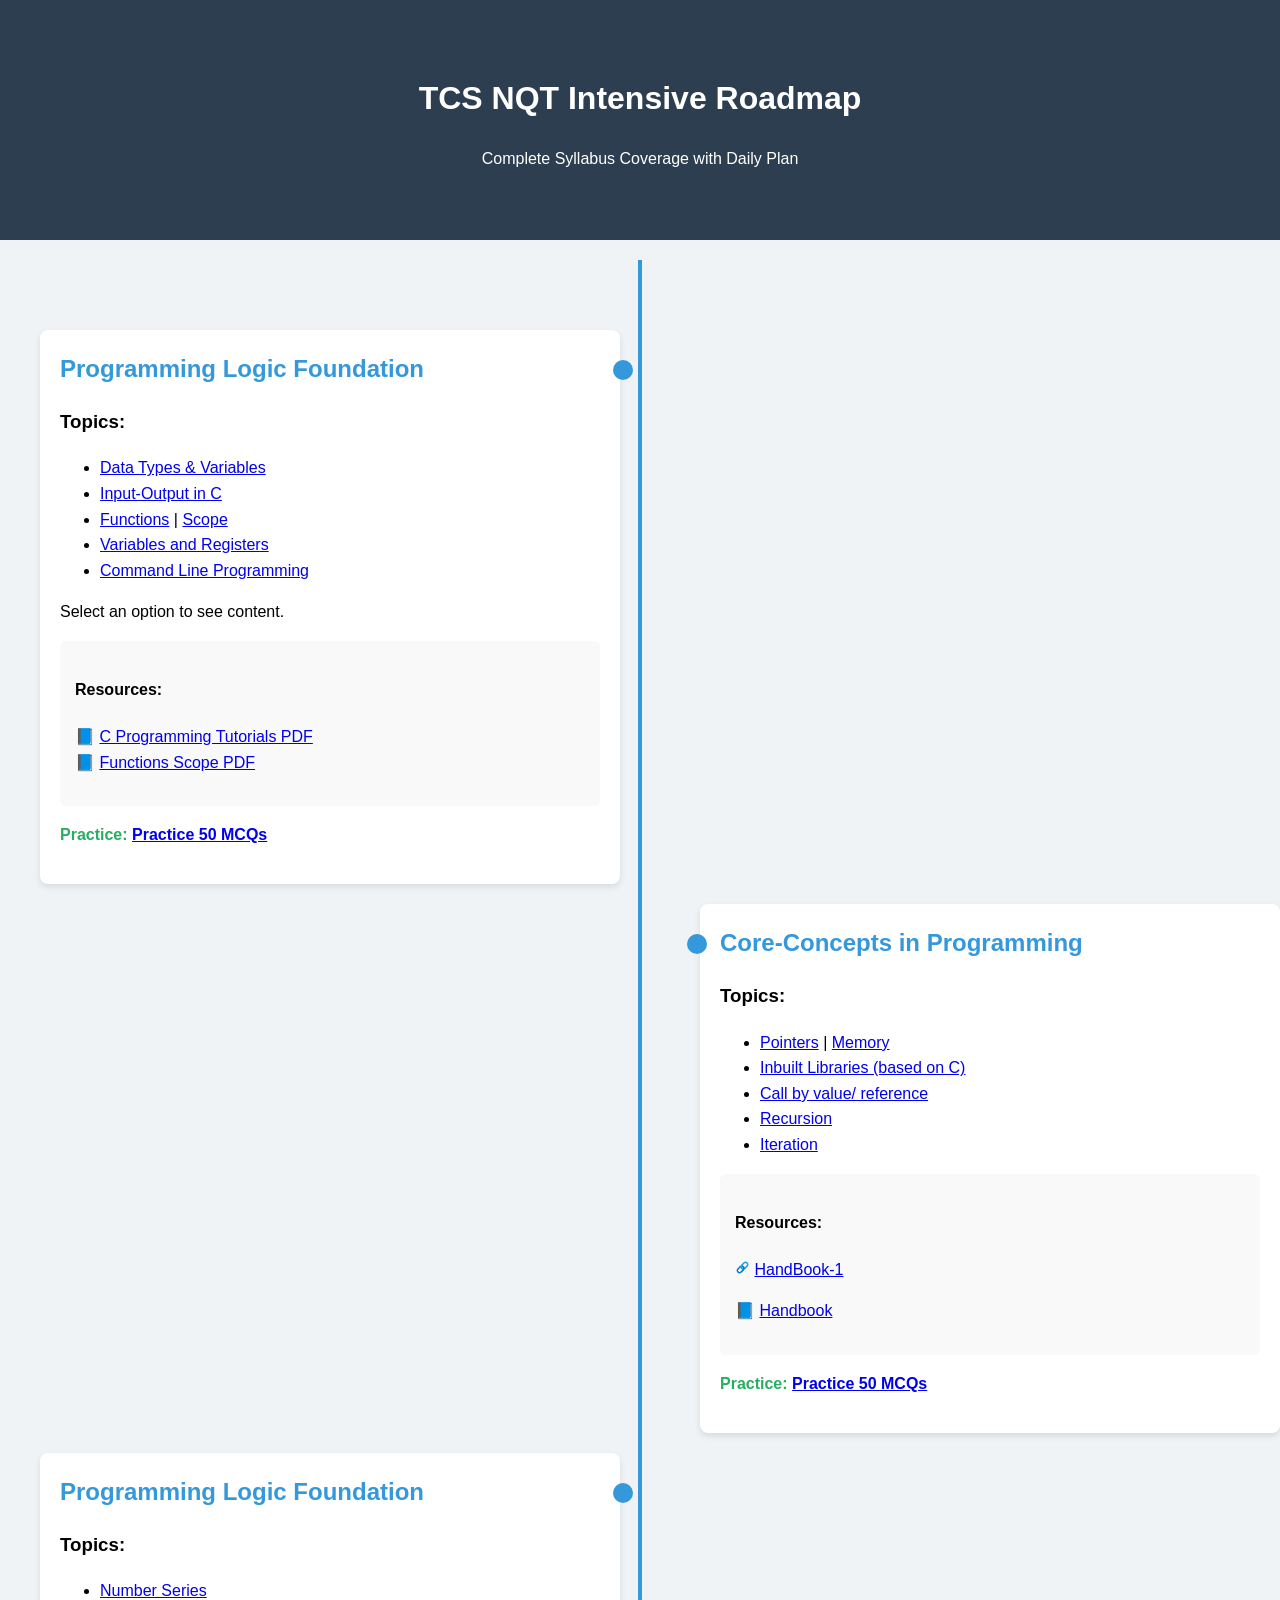
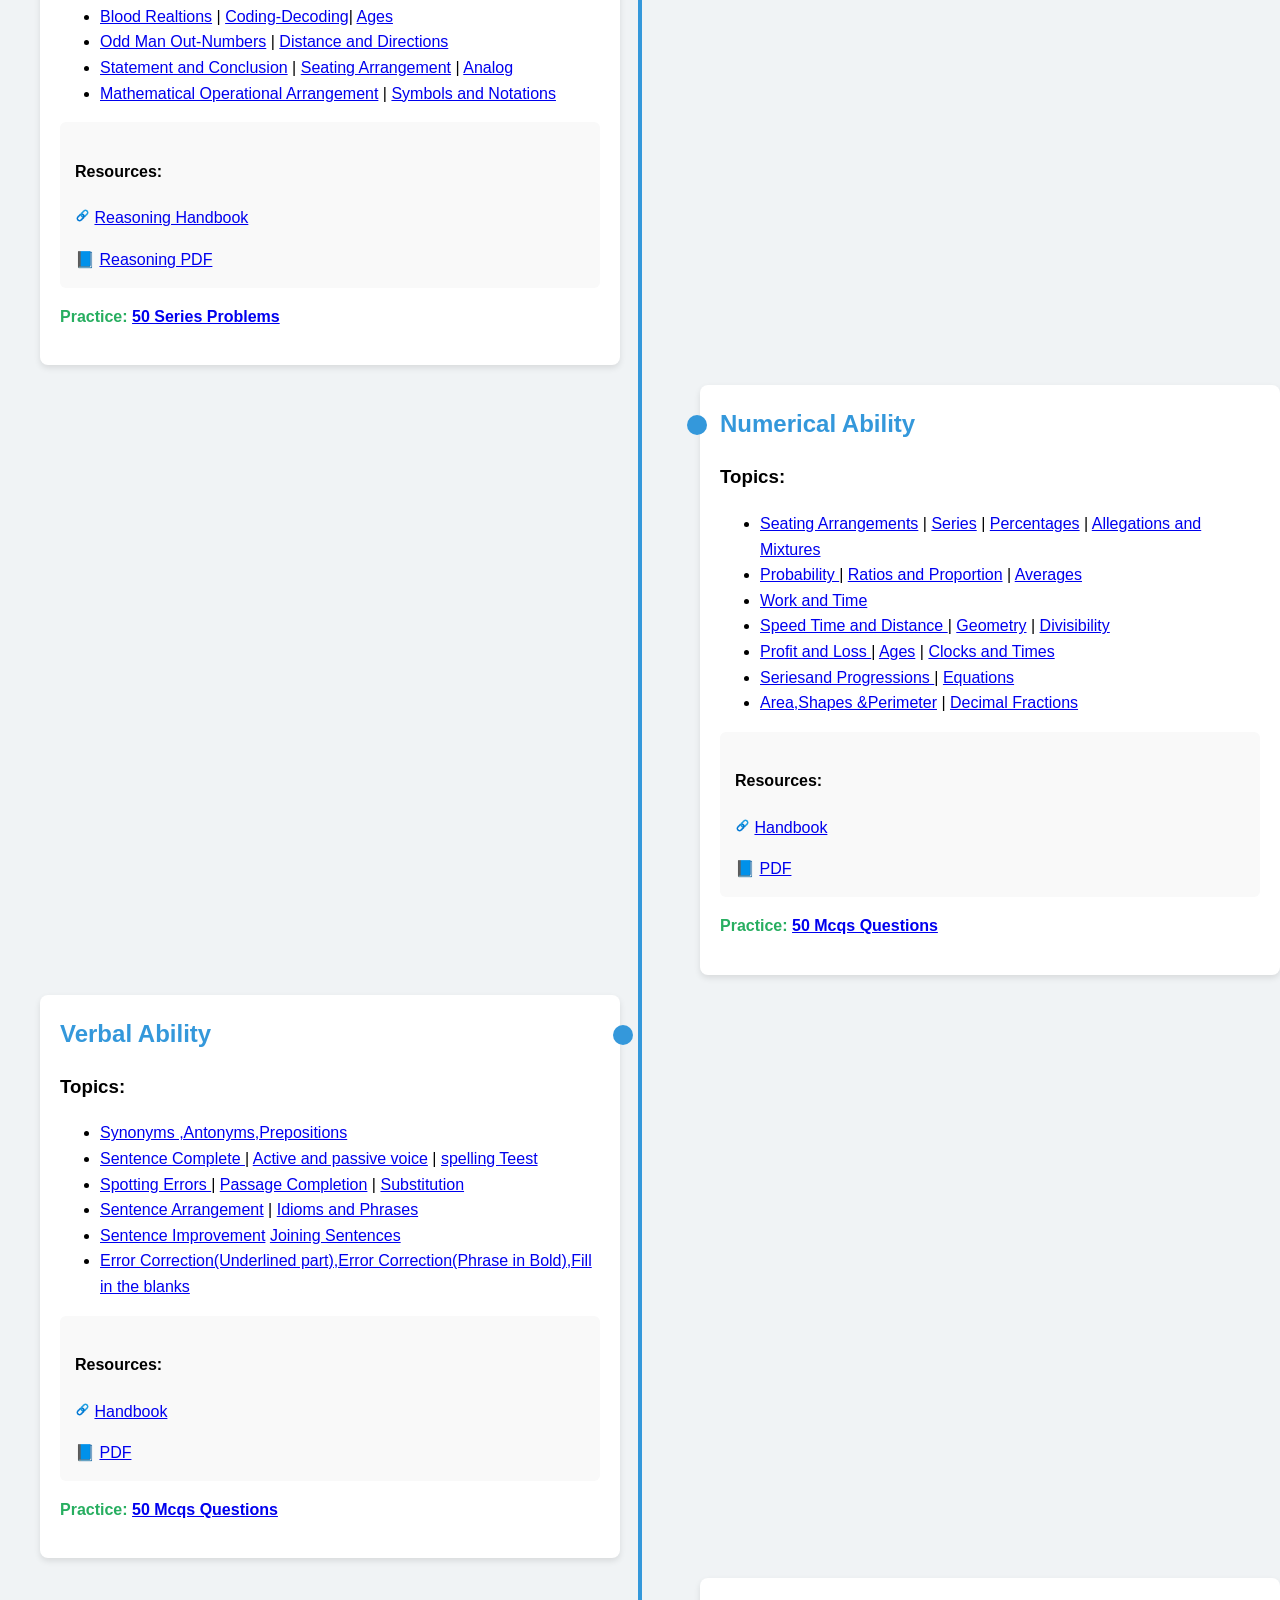
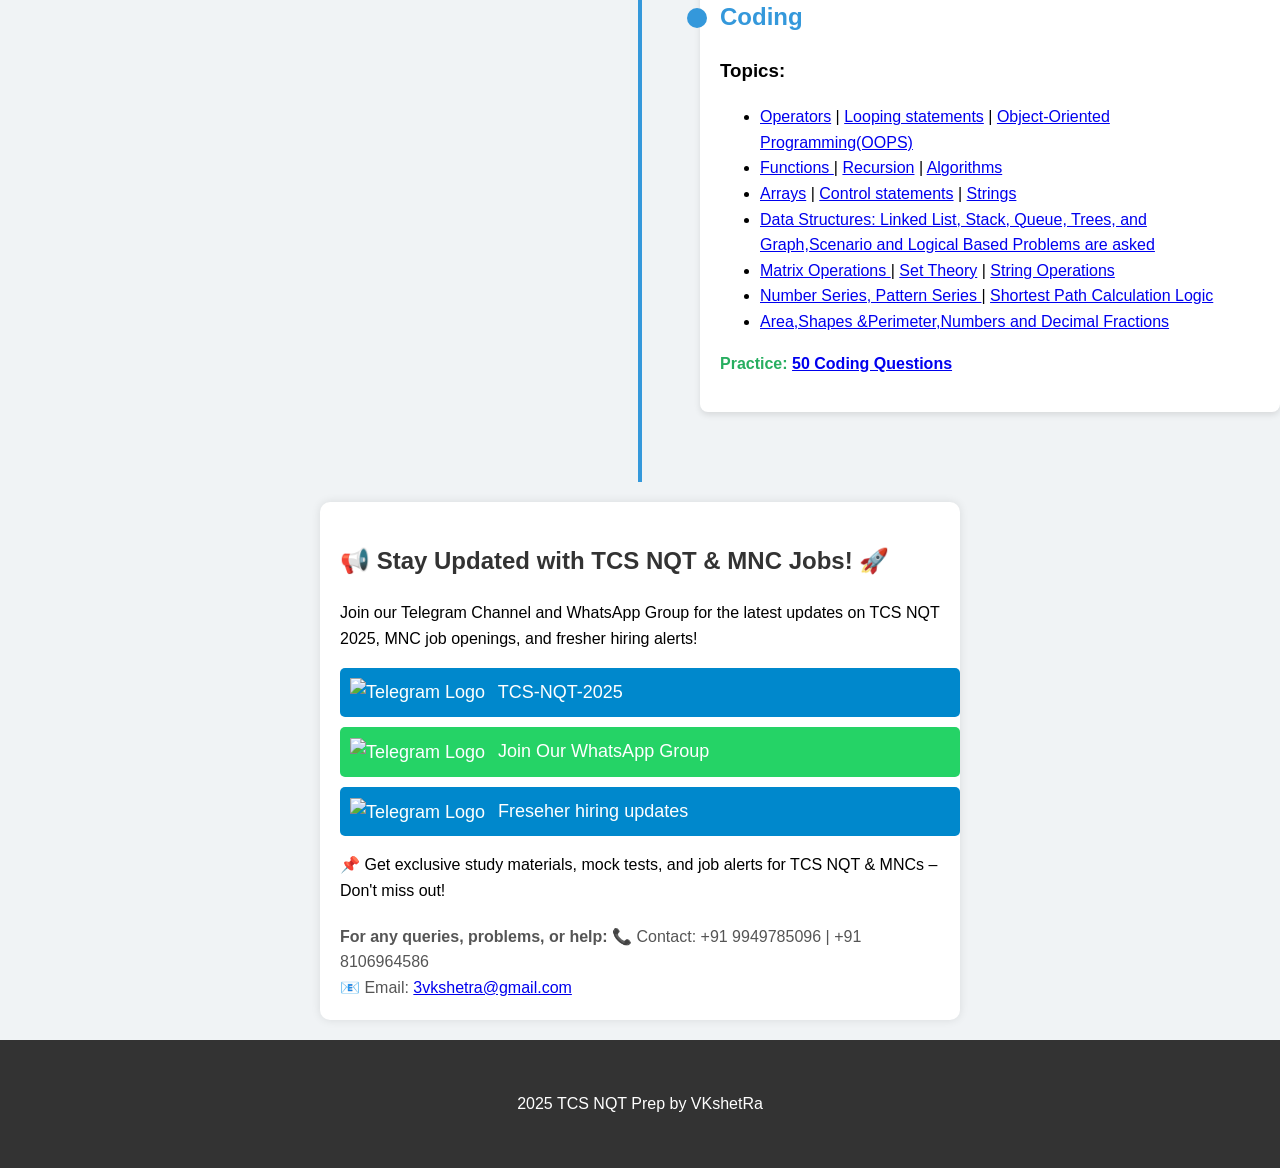
==== html/roadmap.html @ 7bc5e0f0 "Initial commit" ====
<!DOCTYPE html>
<html lang="en">
<head>
  <meta charset="UTF-8">
  <meta name="viewport" content="width=device-width, initial-scale=1.0">
  <title>TCS NQT  Roadmap</title>
  <link rel="icon" type=""image/png" href="/assets/logo.png">
  <style>
    :root {
      --primary-color: #2c3e50;
      --secondary-color: #3498db;
      --light-bg: #f9f9f9;
    }

    body {
      font-family: 'Segoe UI', Tahoma, Geneva, Verdana, sans-serif;
      line-height: 1.6;
      margin: 0;
      padding: 0;
      background-color: #f0f3f5;
    }

    .container {
      max-width: 1200px;
      margin: 0 auto;
      padding: 20px;
    }

    .header {
      background: var(--primary-color);
      color: white;
      padding: 2rem 0;
      text-align: center;
    }

    .timeline {
      position: relative;
      padding: 50px 0;
    }

    .timeline::after {
      content: '';
      position: absolute;
      width: 4px;
      background: var(--secondary-color);
      top: 0;
      bottom: 0;
      left: 50%;
      margin-left: -2px;
    }

    .day-card {
      background: white;
      padding: 20px;
      border-radius: 8px;
      margin: 20px 0;
      width: 45%;
      box-shadow: 0 3px 6px rgba(0,0,0,0.1);
      position: relative;
    }

    .day-card:nth-child(odd) {
      left: 0;
    }

    .day-card:nth-child(even) {
      left: 55%;
    }

    .day-card::after {
      content: '';
      position: absolute;
      width: 20px;
      height: 20px;
      right: -13px;
      background: var(--secondary-color);
      top: 30px;
      border-radius: 50%;
      z-index: 1;
    }

    .day-card.even::after {
      left: -13px;
    }

    .day-number {
      color: var(--secondary-color);
      font-size: 1.5rem;
      font-weight: bold;
      margin-bottom: 10px;
    }

    .resources {
      background: var(--light-bg);
      padding: 15px;
      border-radius: 6px;
      margin: 10px 0;
    }

    .practice {
      color: #27ae60;
      font-weight: bold;
    }
    .join-container {
            max-width: 600px;
            margin: auto;
            background: white;
            padding: 20px;
            border-radius: 10px;
            box-shadow: 0px 0px 10px rgba(0, 0, 0, 0.1);
        }
    .join-container h2 {
            color: #333;
        }
        .btn {
            display: block;
            width: 100%;
            padding: 10px;
            margin: 10px 0;
            color: white;
            text-decoration: none;
            font-size: 18px;
            border-radius: 5px;
        }
        .telegram { background-color: #0088cc; }
        .whatsapp { background-color: #25D366; }
        .btn:hover { opacity: 0.9; }
    
    .contact {
            margin-top: 20px;
            font-size: 16px;
            color: #555;
        }
    .footer {
      background-color: #333;
      color: white;
      text-align: center;
      padding: 15px;
      margin-top: 20px;
    }
  </style>
</head>
<body>
  <header class="header">
    <div class="container">
      <h1>TCS NQT Intensive Roadmap</h1>
      <p>Complete Syllabus Coverage with Daily Plan</p>
      
    </div>
  </header>
 
    <!-- Header remains unchanged -->
  
    <div class="container">
      <section class="timeline">
        <!-- Day 1 -->
        <div class="day-card">
          <div class="day-number">Programming Logic Foundation</div>
          <h3>Topics:</h3>
          <ul>
            <li><a href="https://www.geeksforgeeks.org/c-data-types/" target="_blank">Data Types & Variables</a></li>
            <li><a href="https://www.javatpoint.com/input-output-in-c" target="_blank">Input-Output in C</a></li>
            <li>
              <a href="https://www.geeksforgeeks.org/functions-programming/" onclick="showContent('functions')">Functions</a> | 
              <a href="https://www.geeksforgeeks.org/scope-rules-in-c/" onclick="showContent('scope')">Scope</a>
            </li>
            <li><a href="https://www.geeksforgeeks.org/difference-between-static-variables-and-register-variables-in-c/">Variables and Registers</a></li>
            <li><a href="https://www.freecodecamp.org/news/command-line-for-beginners/">Command Line Programming</a></li>
          </ul>
    
          <div id="content" class="content-box">
            <p>Select an option to see content.</p>
          </div>
    
          <div class="resources">
            <h4>Resources:</h4>
            <p>
              📘 <a href="https://drive.google.com/drive/folders/1eHF0wzZXAPN2MHYlO2SkWMQ7wc2-4ZUj" target="_blank">C Programming Tutorials PDF</a><br>
              📘 <a href="/Functions and Scope-output.pdf" target="_blank">Functions Scope PDF</a>
            </p>
          </div>
          <p class="practice">
            Practice: <a href="quiz.html" target="_blank">Practice 50 MCQs </a>
          </p>
        </div>
  
        <!-- Day 2 -->
        <div class="day-card even">
          <div class="day-number">Core-Concepts in Programming</div>
          <!-- <div class="day-number">Day 2: Advanced Programming Concepts</div> -->
          <h3>Topics:</h3>
          <ul>
            <li>
              <a href="https://www.geeksforgeeks.org/c-pointers/" onclick="showContent('functions')">Pointers</a> | 
              <a href="https://www.geeksforgeeks.org/computer-memory/" onclick="showContent('functions')">Memory</a>
            </li>
            <li><a href="https://www.programiz.com/c-programming/library-function" target="_blank">Inbuilt Libraries (based on C)</a></li>
            <li><a href="https://www.guru99.com/call-by-value-vs-call-by-reference.html" target="_blank">Call by value/ reference</a></li>
            <li><a href="https://www.freecodecamp.org/news/what-is-recursion/">Recursion</a></li>
            <li><a href="https://www.geeksforgeeks.org/what-is-iteration/">Iteration</a></li>
          </ul>
          <div class="resources">
            <h4>Resources:</h4>
            <p><img src="/assets/link.png" width="15px" height="15px"> <a href="/html/core-concepts.html">HandBook-1</a></p>
            <p>📘 <a href="\core-concepts.pdf" target="_blank">Handbook</a><br>
           
          </div>
          <p class="practice">Practice: <a href="quiz2.html" target="_blank">Practice 50 MCQs </a></p>
        </div>
  
        <!-- Day 3 -->
        <div class="day-card">
          <div class="day-number">Programming Logic Foundation</div>
          <!-- <div class="day-number">Day 3 and 4: Reasoning Ability </div> -->
          <h3>Topics:</h3>
          <ul>
            <li><a href="https://www.youtube.com/watch?v=YvjVdOV_7Vo" target="_blank">Number Series</a></li>
            <li>
              <a href="https://testbook.com/reasoning/blood-relation-reasoning" onclick="showContent('functions')">Blood Realtions</a> | 
              <a href="https://testbook.com/reasoning/coding-decoding" onclick="showContent('functions')">Coding-Decoding</a>|
              <a href="https://testbook.com/maths/problems-on-ages" onclick="showContent('functions')">Ages</a>
            </li>
            
            <li>
              <a href="https://www.toppr.com/guides/quantitative-aptitude/number-series/odd-man-out-series/" onclick="showContent('functions')">Odd Man Out-Numbers</a> |
              <a href="https://www.geeksforgeeks.org/direction-and-distance-concepts-questions-solved-examples/" target="_blank">Distance and Directions</a>
            </li>
            <li><a href="https://testbook.com/reasoning/statement-and-conclusion-reasoning">Statement and Conclusion</a> | 
            <a href="https://www.careers360.com/reasoning/seating-arrangement-topic-pge">Seating Arrangement</a> |
            <a href="https://www.indiabix.com/non-verbal-reasoning/analogy/">Analog</a>
            </li>
            <li><a href="https://www.careers360.com/reasoning/mathematical-operations-topic-pge">Mathematical Operational Arrangement</a> |
               <a href="/html/symbols-notations.html">Symbols and Notations</a>
             </li>
             
          </ul>
          <div class="resources">
            <h4>Resources:</h4>
            <p><img src="/assets/link.png" width="15px" height="15px"> <a href="/html/reasoning.html" target="_blank">Reasoning Handbook</a></p>
            📘 <a href="\reasoning.pdf" target="_blank">Reasoning PDF</a><br>
          </div>
          <p class="practice">Practice: <a href="/html/quiz3.html" target="_blank">50 Series Problems</a></p>
        </div>
  
        <!-- Day 5 to 6 -->
        <div class="day-card even">
          <div class="day-number">Numerical Ability</div>
          <!-- <div class="day-number">Day 5 and 6:Numerical Ability</div> -->
          <h3>Topics:</h3>
          <ul>
            <li><a href="https://www.careers360.com/reasoning/seating-arrangement-topic-pge" target="_blank">Seating Arrangements</a> | 
              <a href="https://learnfrenzy.com/reasoning/logical-reasoning/number-series#google_vignette"> Series</a> | 
              <a href="https://www.geeksforgeeks.org/percentage/" target="_blank">Percentages</a> | 
              <a href="https://byjus.com/govt-exams/mixture-alligation-questions/" target="_blank">Allegations and Mixtures</a>
            </li>
            <li><a href="https://www.geeksforgeeks.org/tricks-to-solve-probability-questions/" target="_blank">Probability </a> | 
              <a href="https://www.geeksforgeeks.org/ratio-and-proportion-aptitude-questions/">Ratios and Proportion</a> |
              <a href="https://www.geeksforgeeks.org/tricks-to-solve-questions-on-average/">Averages</a>
            </li>

            <li>
              <a href="https://pendulumedu.com/quantitative-aptitude/time-and-work-tricks-basic-concepts-formulas-examples" target="_blank">Work and Time</a> </li>
  
            <li><a href="https://www.geeksforgeeks.org/tips-and-tricks-for-speed-distance-and-time/">Speed Time and Distance </a> | 
              <a href="https://www.geeksforgeeks.org/geometry-aptitude-questions-answers/">Geometry</a> |
              <a href="https://www.geeksforgeeks.org/divisibility-rules/">Divisibility</a>
            
            </li>
            <li><a href="https://youtu.be/_cW7_BUDYcw?si=Mq87P08gohahnyf1">Profit and Loss </a> |
            <a href="https://youtu.be/7pg8aQNPkcE">Ages</a> |
            <a href="https://youtu.be/gLh3eFGu-xk">Clocks and Times</a></li>

             <li><a href="https://codersdaily.in/courses/quantitative-ability/series-and-progressions">Seriesand Progressions </a> |
              <a href="https://codersdaily.in/courses/quantitative-ability/equations">Equations</a></li> 
             <li><a href="https://www.geeksforgeeks.org/area-aptitude-questions-and-answers/">Area,Shapes &Perimeter</a> | 
              <a href="https://www.aptitudetricks.com/quantitative-aptitude/decimal-fraction-quantitative-aptitude/">Decimal Fractions</a></li>
          
          </ul>
          <div class="resources">
            <h4>Resources:</h4>
            <p><img src="/assets/link.png" width="15px" height="15px"> <a href="/html/Numerical-Ability.html" target="_blank"> Handbook</a></p>
            📘 <a href="\Numerical-Ability.pdf" target="_blank"> PDF</a><br>
          </div>
          <p class="practice">Practice: <a href="/html/quiz4.html" target="_blank">50 Mcqs Questions</a></p>
        </div>
  
        <!-- Day 9 and 10 -->
        <div class="day-card">
          <div class="day-number">Verbal Ability</div>
          <h3>Topics:</h3>
          <ul>
            <li><a href="/html/verbal-Ability.html" target="_blank">Synonyms ,Antonyms,Prepositions</a></li>
            <li><a href="https://www.geeksforgeeks.org/sentence-completion-with-examples/" target="_blank">Sentence Complete </a> | 
              <a href="https://www.placementpreparation.io/verbal-ability/change-of-voice/examples/">Active and passive voice</a>  |
              <a href="/verbal-ability.pdf">spelling Teest</a></li>
            <li><a href="https://www.placementpreparation.io/verbal-ability/error-spotting/examples/" target="_blank">Spotting Errors </a> |
              <a href="https://www.geeksforgeeks.org/sentence-completion-with-examples/#sample-questions-on-paragraph-completion">Passage Completion</a> |
              <a href="https://careericons.com/short-tips/letter-substitution-coding-decoding/41/#google_vignette">Substitution</a>
            </li>
            <li><a href="https://byjus.com/govt-exams/sentence-rearrangement/">Sentence Arrangement</a> | 
              <a href="https://www.placementpreparation.io/verbal-ability/idioms-and-phrases/examples/">Idioms and Phrases</a></li>
            <li><a href="https://prepinsta.com/sentence-improvement-and-construction/tips-and-tricks-and-shortcuts/">Sentence Improvement</a>
              <a href="/html/joining-sentenses.html">Joining Sentences</a></li>
            <li><a href="https://onecompiler.com/html/4399fyznw">Error Correction(Underlined part),Error Correction(Phrase in Bold),Fill in the blanks</a></li>         
          </ul>
          <div class="resources">
            <h4>Resources:</h4>
            <p><img src="/assets/link.png" width="15px" height="15px"> <a href="/html/verbal-Ability.html" target="_blank"> Handbook</a></p>
            📘 <a href="\verbal-ability.pdf" target="_blank"> PDF</a><br>
          </div>
          <p class="practice">Practice: <a href="/html/quiz5.html" target="_blank">50 Mcqs Questions</a></p>
        </div>
        <div class="day-card even">
          <div class="day-number">Coding </div> 
          <h3>Topics:</h3>
          <ul>
            <li><a href="https://www.youtube.com/watch?v=GEMZpw7ug-k&list=PLBlnK6fEyqRjdKzSsGiBpr6fAxawT9WWb" target="_blank">Operators</a> | 
              <a href="https://pythongeeks.org/loops-in-python/">Looping statements</a> | 
              <a href="https://realpython.com/python3-object-oriented-programming/">Object-Oriented Programming(OOPS)</a></li>
            <li><a href="https://pynative.com/python-functions/" target="_blank">Functions </a> |
              <a href="https://www.freecodecamp.org/news/what-is-recursion/">Recursion</a> | 
              <a href="https://pwskills.com/blog/algorithms-in-python/">Algorithms</a></li>
            <li><a href="https://www.codechef.com/blogs/arrays-in-python" target="_blank">Arrays</a> |
              <a href="https://pynative.com/python-control-flow-statements/">Control statements</a> | 
              <a href="https://www.geeksforgeeks.org/python-string/">Strings</a></li>
            <li><a href="https://pythonexamples.org/data-structures/">Data Structures: Linked List, Stack, Queue, Trees, and Graph,Scenario and Logical Based Problems are asked</a></li>
            <li><a href="https://www.geeksforgeeks.org/python-matrix/">Matrix Operations </a> | 
              <a href="https://www.geeksforgeeks.org/sets-in-python/">Set Theory</a> |
              <a href="https://www.toppr.com/guides/computer-science/programming-with-python/strings/string-operators/">String Operations</a></li>
             <li><a href="/html/numbers-pattern.html">Number Series, Pattern Series </a> | 
              <a href="/html/shortestpath-calculation-logic.html">Shortest Path Calculation Logic</a></li>
             <li><a href="/html/geometry -numbers.html">Area,Shapes &Perimeter,Numbers and Decimal Fractions</a></li>
          
          </ul>
          
          <p class="practice">Practice: <a href="/html/coding-questions.html" target="_blank">50 Coding Questions</a></p>
        </div>
      </section>
  
      <!-- Tips section remains same -->
    </div>
    <div class="join-container">
      <h2>📢 Stay Updated with TCS NQT & MNC Jobs! 🚀</h2>
      <p>Join our Telegram Channel and WhatsApp Group for the latest updates on TCS NQT 2025, MNC job openings, and fresher hiring alerts!</p>
  
      <a href="https://t.me/+NIj31GDUJhU4YjZl" class="btn telegram" target="_blank">
        <img src="https://upload.wikimedia.org/wikipedia/commons/8/82/Telegram_logo.svg" width="20px"  style="vertical-align: middle; margin-right: 8px;"alt="Telegram Logo">   TCS-NQT-2025</a>
      <a href="https://chat.whatsapp.com/DpA9oIID5wo0Zc9l6P6ocN" class="btn whatsapp" target="_blank">
        <img src="https://upload.wikimedia.org/wikipedia/commons/6/6b/WhatsApp.svg" width="20px"  style="vertical-align: middle; margin-right: 8px;"alt="Telegram Logo" alt="WhatsApp Logo"> Join Our WhatsApp Group</a>
      <a href="https://t.me/+Ti0VBSuRiP4zYjc9" class="btn telegram" target="_blank"> <img src="https://upload.wikimedia.org/wikipedia/commons/8/82/Telegram_logo.svg" width="20px"  style="vertical-align: middle; margin-right: 8px;"alt="Telegram Logo"> Freseher hiring updates</a>
  
      <p>📌 Get exclusive study materials, mock tests, and job alerts for TCS NQT & MNCs – Don't miss out!</p>
      <div class="contact">
        <strong>For any queries, problems, or help:</strong>  
        📞 Contact: +91 9949785096 | +91 8106964586 <br>
        📧 Email: <a href="mailto:3vkshetra@gmail.com">3vkshetra@gmail.com</a>
      </div>
  </div>
    <!-- Footer remains same -->
    <footer class="footer">
      <div class="container">
        <p>2025 TCS NQT Prep by  VKshetRa </p>
      </div>
    </footer>
  </body>
  <script>
    function showContent(type) {
      let contentDiv = document.getElementById("content");
      
      if (type === "functions") {
        contentDiv.innerHTML = "<h4>Functions</h4><p>Functions are reusable blocks of code that perform specific tasks.</p>";
      } else if (type === "scope") {
        contentDiv.innerHTML = "<h4>Scope</h4><p>Scope determines the visibility and lifetime of variables in a program.</p>";
      }
    }
  </script>
  </html>
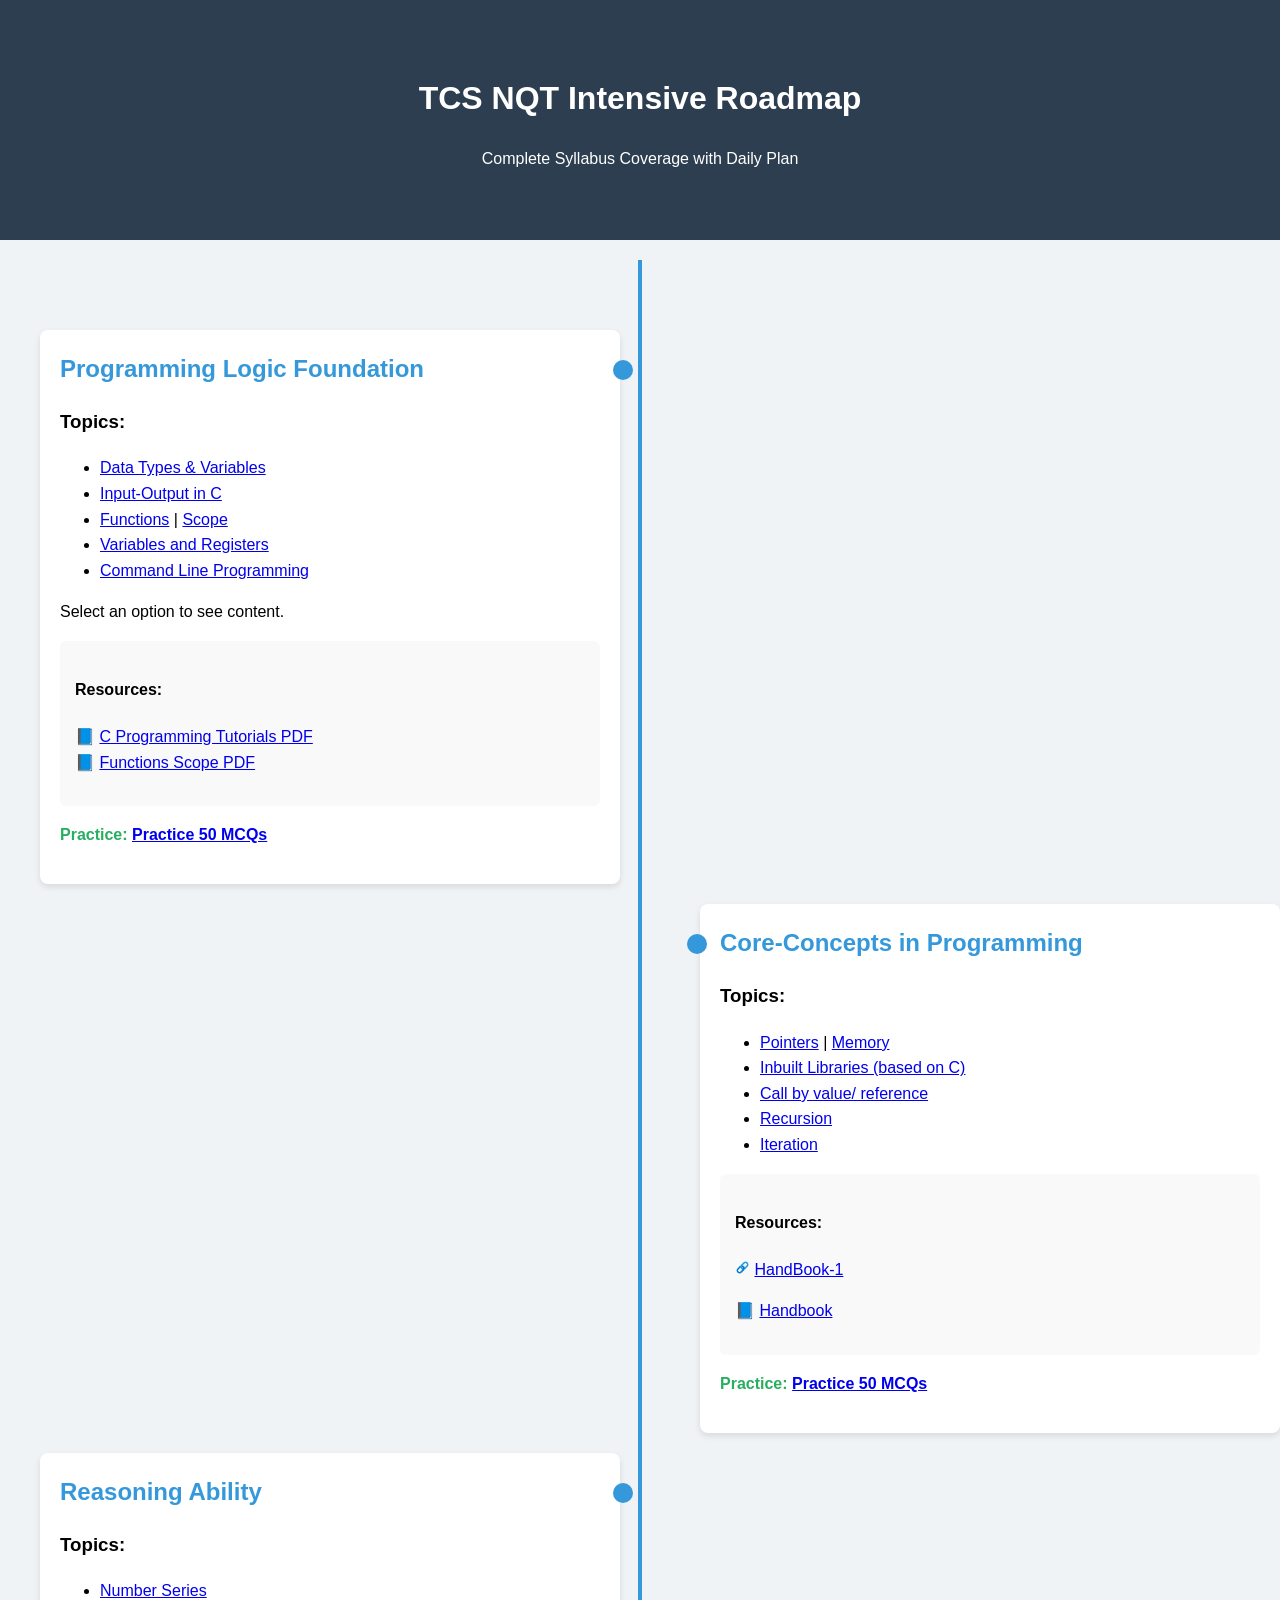
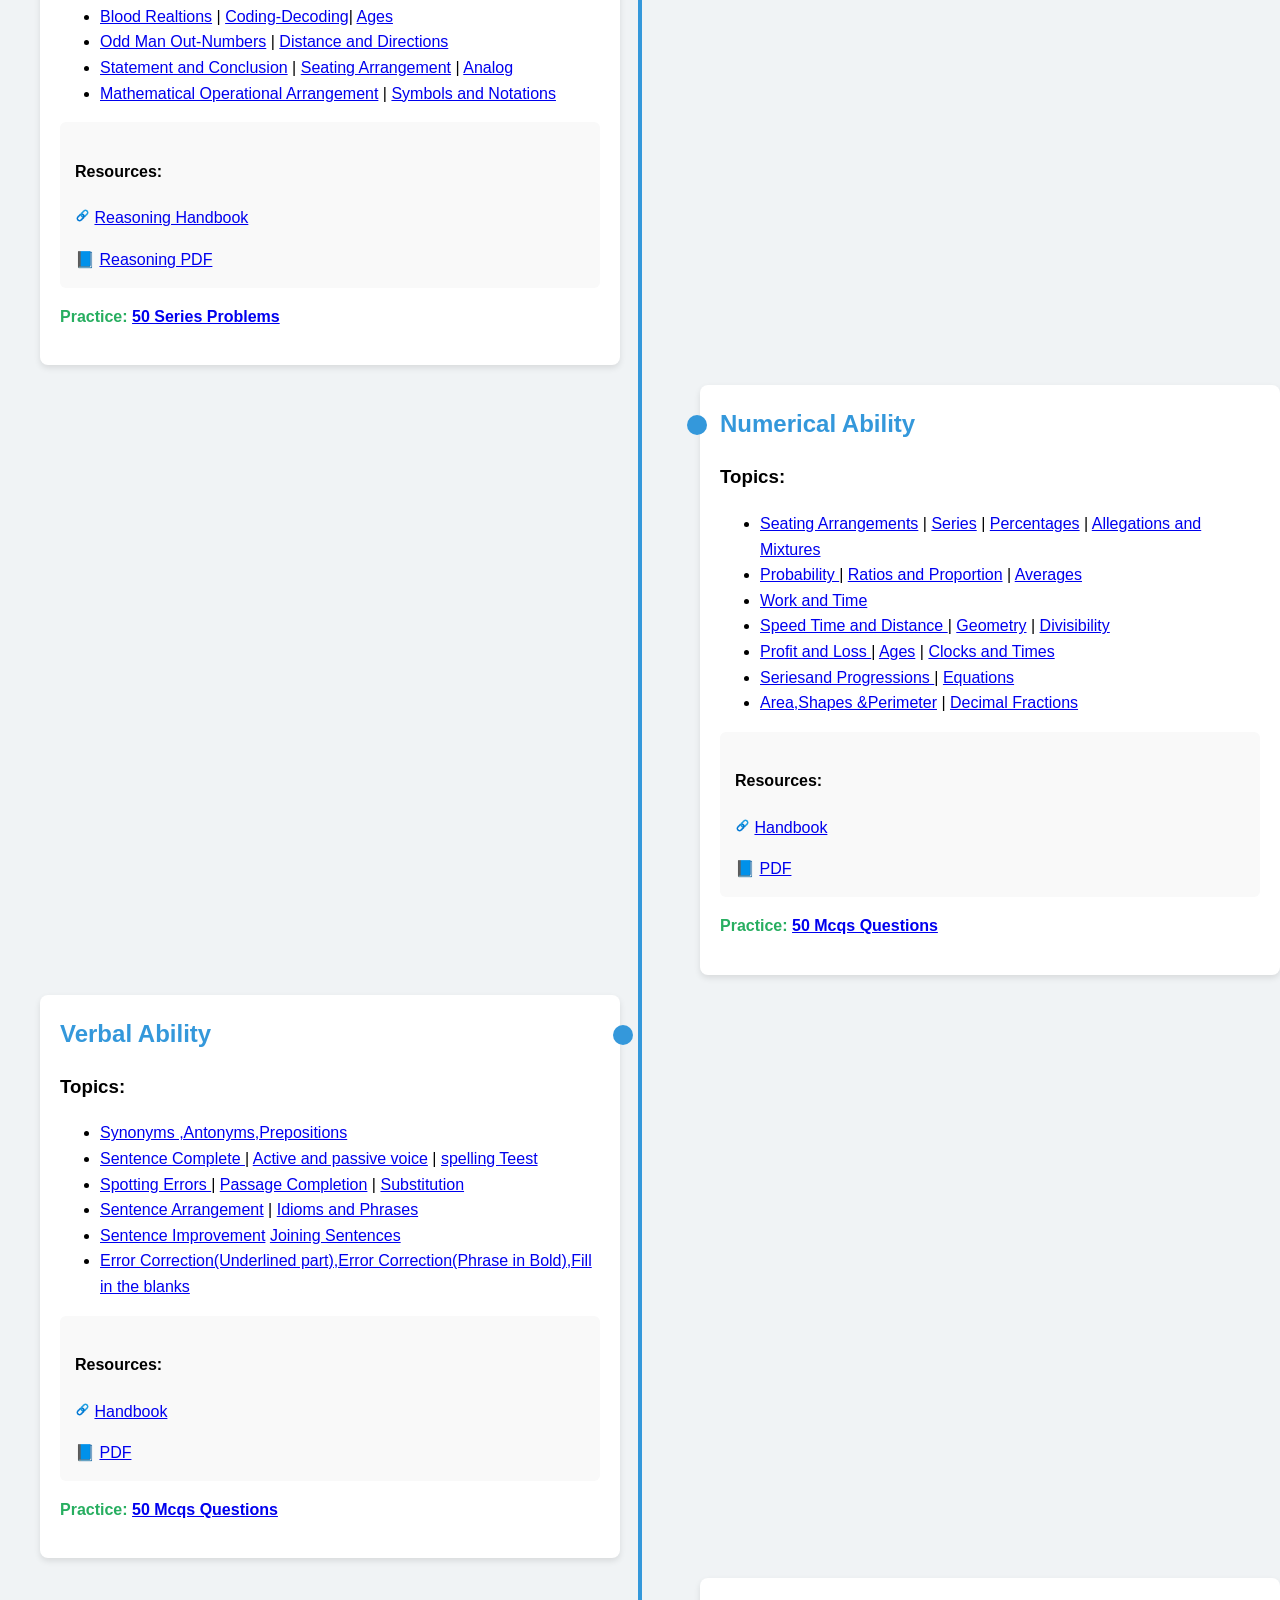
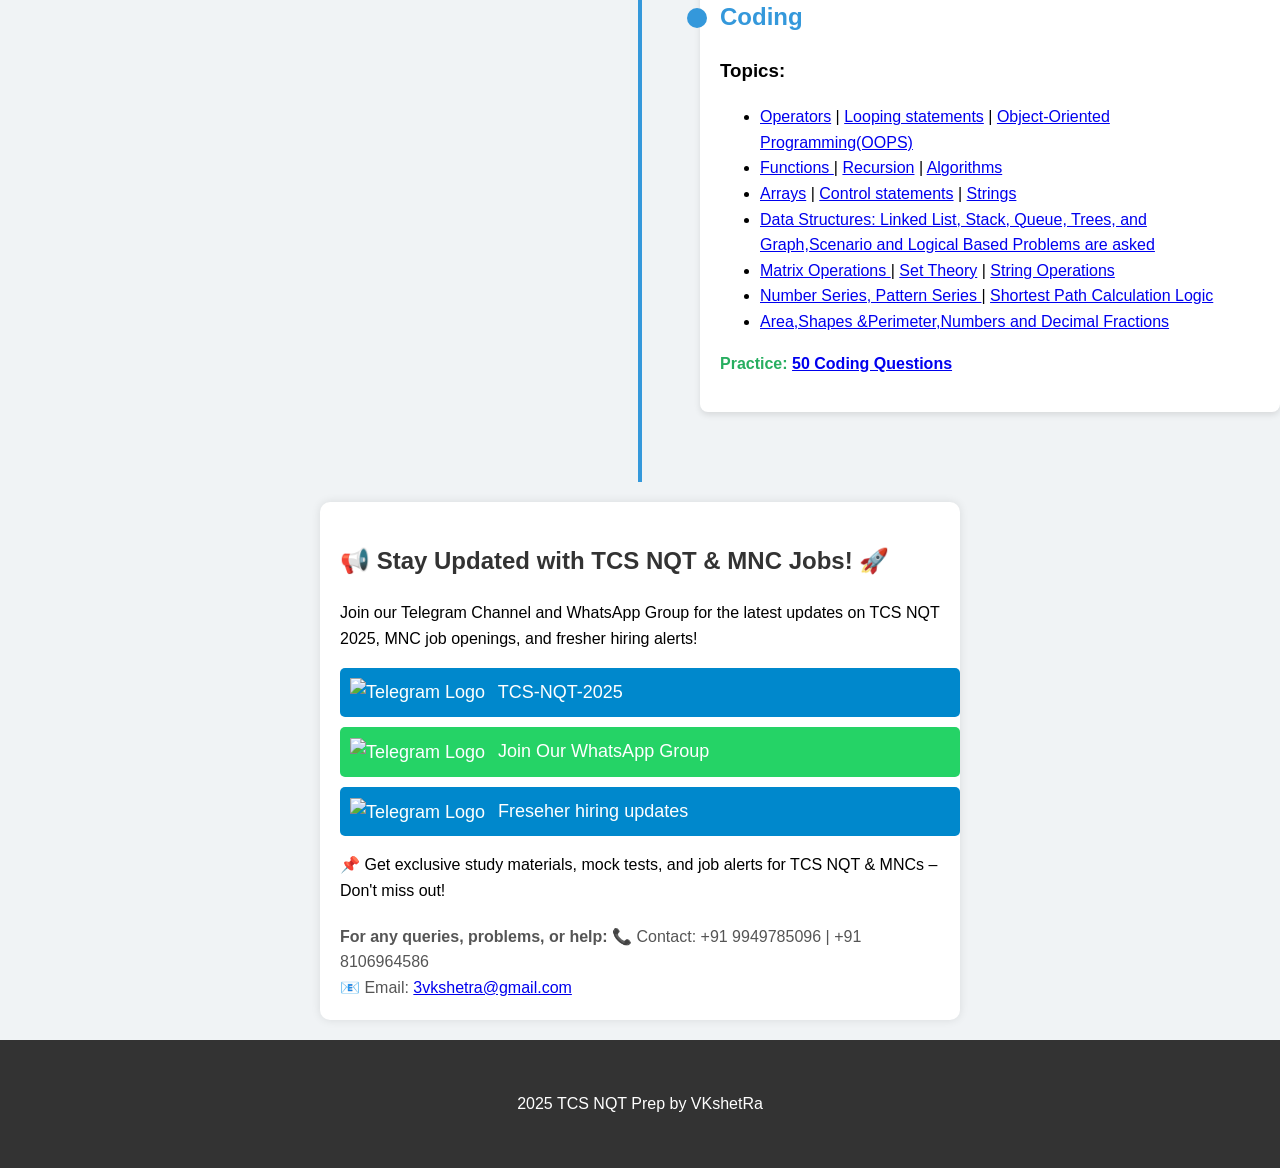
==== commit 58244d78: "Update roadmap.html" ====
--- a/html/roadmap.html
+++ b/html/roadmap.html
@@ -210,7 +210,7 @@
   
         <!-- Day 3 -->
         <div class="day-card">
-          <div class="day-number">Programming Logic Foundation</div>
+          <div class="day-number">Reasoning Ability</div>
           <!-- <div class="day-number">Day 3 and 4: Reasoning Ability </div> -->
           <h3>Topics:</h3>
           <ul>
